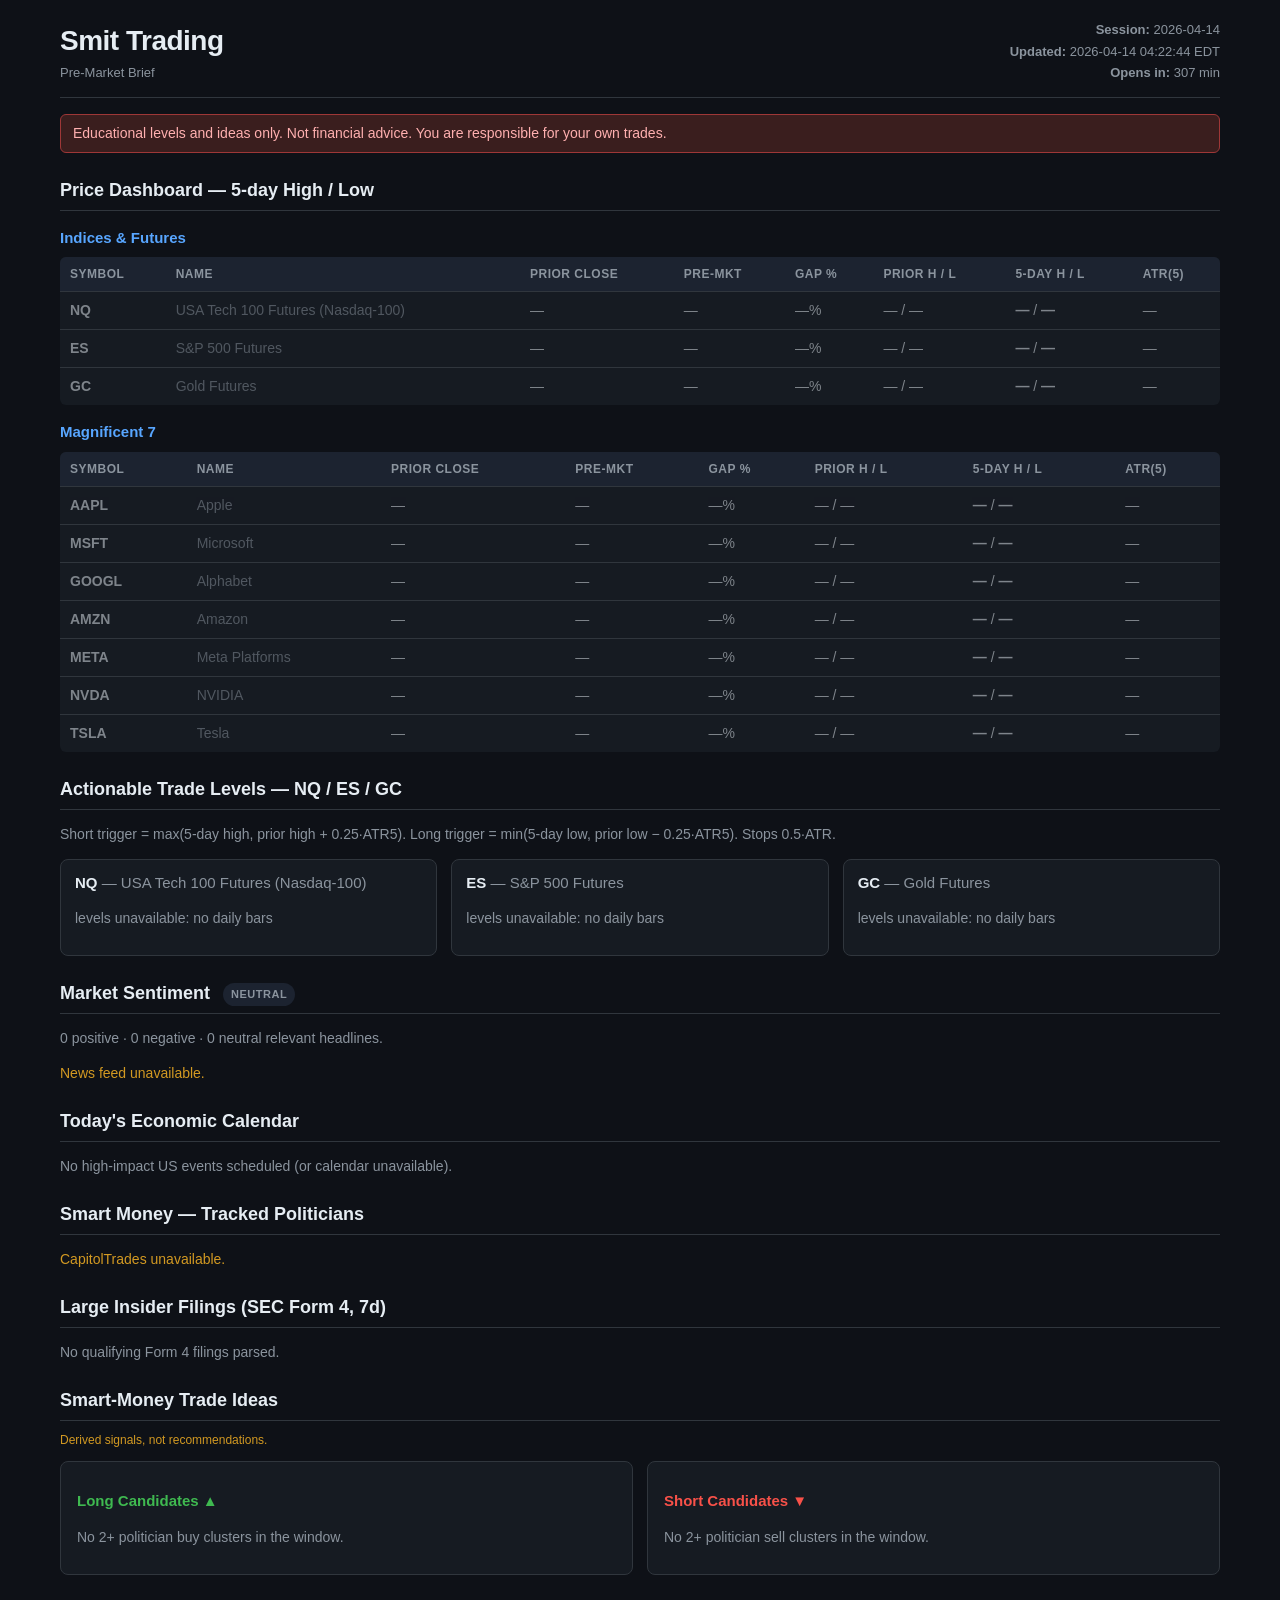
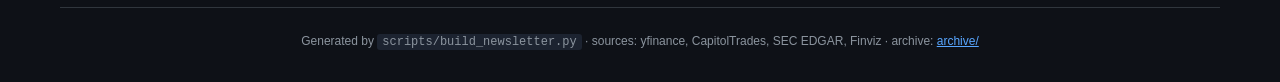
==== docs/index.html @ f9ca5a7c "feat: daily pre-market trading newsletter Adds an end-to-end auto-generated pre-market brief for NQ " ====
<!doctype html>
<html lang="en">
<head>
<meta charset="utf-8">
<meta name="viewport" content="width=device-width, initial-scale=1">
<title>Smit Trading — Pre-Market Brief 2026-04-14</title>
<link rel="stylesheet" href="style.css">
</head>
<body>


<header class="top">
  <div class="title">
    <h1>Smit Trading</h1>
    <span class="sub">Pre-Market Brief</span>
  </div>
  <div class="meta">
    <div><strong>Session:</strong> 2026-04-14</div>
    <div><strong>Updated:</strong> 2026-04-14 04:22:44 EDT</div>
    <div><strong>Opens in:</strong> 307 min</div>
  </div>
</header>

<p class="disclaimer">Educational levels and ideas only. Not financial advice.
You are responsible for your own trades.</p>

<section>
  <h2>Price Dashboard — 5-day High / Low</h2>
  <h3>Indices &amp; Futures</h3>
  <table class="prices">
  <thead>
    <tr>
      <th>Symbol</th><th>Name</th><th>Prior Close</th><th>Pre-mkt</th><th>Gap %</th>
      <th>Prior H / L</th><th>5-day H / L</th><th>ATR(5)</th>
    </tr>
  </thead>
  <tbody>
    <tr class="err">
      <td><strong>NQ</strong></td>
      <td class="muted">USA Tech 100 Futures (Nasdaq-100)</td>
      <td>—</td>
      <td>—</td>
      <td class="">
        —%</td>
      <td>— / —</td>
      <td><strong>—</strong> / <strong>—</strong></td>
      <td>—</td>
    </tr>
    <tr class="err">
      <td><strong>ES</strong></td>
      <td class="muted">S&P 500 Futures</td>
      <td>—</td>
      <td>—</td>
      <td class="">
        —%</td>
      <td>— / —</td>
      <td><strong>—</strong> / <strong>—</strong></td>
      <td>—</td>
    </tr>
    <tr class="err">
      <td><strong>GC</strong></td>
      <td class="muted">Gold Futures</td>
      <td>—</td>
      <td>—</td>
      <td class="">
        —%</td>
      <td>— / —</td>
      <td><strong>—</strong> / <strong>—</strong></td>
      <td>—</td>
    </tr>
  </tbody>
</table>

  <h3>Magnificent 7</h3>
  <table class="prices">
  <thead>
    <tr>
      <th>Symbol</th><th>Name</th><th>Prior Close</th><th>Pre-mkt</th><th>Gap %</th>
      <th>Prior H / L</th><th>5-day H / L</th><th>ATR(5)</th>
    </tr>
  </thead>
  <tbody>
    <tr class="err">
      <td><strong>AAPL</strong></td>
      <td class="muted">Apple</td>
      <td>—</td>
      <td>—</td>
      <td class="">
        —%</td>
      <td>— / —</td>
      <td><strong>—</strong> / <strong>—</strong></td>
      <td>—</td>
    </tr>
    <tr class="err">
      <td><strong>MSFT</strong></td>
      <td class="muted">Microsoft</td>
      <td>—</td>
      <td>—</td>
      <td class="">
        —%</td>
      <td>— / —</td>
      <td><strong>—</strong> / <strong>—</strong></td>
      <td>—</td>
    </tr>
    <tr class="err">
      <td><strong>GOOGL</strong></td>
      <td class="muted">Alphabet</td>
      <td>—</td>
      <td>—</td>
      <td class="">
        —%</td>
      <td>— / —</td>
      <td><strong>—</strong> / <strong>—</strong></td>
      <td>—</td>
    </tr>
    <tr class="err">
      <td><strong>AMZN</strong></td>
      <td class="muted">Amazon</td>
      <td>—</td>
      <td>—</td>
      <td class="">
        —%</td>
      <td>— / —</td>
      <td><strong>—</strong> / <strong>—</strong></td>
      <td>—</td>
    </tr>
    <tr class="err">
      <td><strong>META</strong></td>
      <td class="muted">Meta Platforms</td>
      <td>—</td>
      <td>—</td>
      <td class="">
        —%</td>
      <td>— / —</td>
      <td><strong>—</strong> / <strong>—</strong></td>
      <td>—</td>
    </tr>
    <tr class="err">
      <td><strong>NVDA</strong></td>
      <td class="muted">NVIDIA</td>
      <td>—</td>
      <td>—</td>
      <td class="">
        —%</td>
      <td>— / —</td>
      <td><strong>—</strong> / <strong>—</strong></td>
      <td>—</td>
    </tr>
    <tr class="err">
      <td><strong>TSLA</strong></td>
      <td class="muted">Tesla</td>
      <td>—</td>
      <td>—</td>
      <td class="">
        —%</td>
      <td>— / —</td>
      <td><strong>—</strong> / <strong>—</strong></td>
      <td>—</td>
    </tr>
  </tbody>
</table>

</section>

<section>
  <h2>Actionable Trade Levels — NQ / ES / GC</h2>
  <p class="muted">Short trigger = max(5-day high, prior high + 0.25·ATR5).
    Long trigger = min(5-day low, prior low − 0.25·ATR5). Stops 0.5·ATR.</p>
  <div class="level-grid">
    <div class="level-card">
      <div class="level-head">
        <h3>NQ <span class="muted">— USA Tech 100 Futures (Nasdaq-100)</span></h3>
      </div>
      <p class="muted">levels unavailable: no daily bars</p>
    </div>
    <div class="level-card">
      <div class="level-head">
        <h3>ES <span class="muted">— S&P 500 Futures</span></h3>
      </div>
      <p class="muted">levels unavailable: no daily bars</p>
    </div>
    <div class="level-card">
      <div class="level-head">
        <h3>GC <span class="muted">— Gold Futures</span></h3>
      </div>
      <p class="muted">levels unavailable: no daily bars</p>
    </div>
  </div>
</section>

<section>
  <h2>Market Sentiment
    <span class="pill pill-neutral">NEUTRAL</span>
  </h2>
  <p class="muted">0 positive · 0 negative ·
    0 neutral relevant headlines.</p>
  <p class="warn">News feed unavailable.</p>
</section>

<section>
  <h2>Today's Economic Calendar</h2>
  <p class="muted">No high-impact US events scheduled (or calendar unavailable).</p>
</section>

<section>
  <h2>Smart Money — Tracked Politicians</h2>
  <p class="warn">CapitolTrades unavailable.</p>
</section>

<section>
  <h2>Large Insider Filings (SEC Form 4, 7d)</h2>
  <p class="muted">No qualifying Form 4 filings parsed.</p>
</section>

<section class="ideas">
  <h2>Smart-Money Trade Ideas</h2>
  <p class="disclaimer-inline">Derived signals, not recommendations.</p>
  <div class="ideas-grid">
    <div>
      <h3 class="long-hdr">Long Candidates ▲</h3>
      <p class="muted">No 2+ politician buy clusters in the window.</p>
    </div>
    <div>
      <h3 class="short-hdr">Short Candidates ▼</h3>
      <p class="muted">No 2+ politician sell clusters in the window.</p>
    </div>
  </div>
</section>

<footer>
  <p>Generated by <code>scripts/build_newsletter.py</code> ·
     sources: yfinance, CapitolTrades, SEC EDGAR, Finviz ·
     archive: <a href="archive/">archive/</a></p>
</footer>
</body>
</html>
---- docs/style.css ----
:root {
  --bg: #0e1117;
  --panel: #161b22;
  --panel2: #1c2330;
  --border: #30363d;
  --text: #e6edf3;
  --muted: #8b949e;
  --accent: #58a6ff;
  --pos: #3fb950;
  --neg: #f85149;
  --warn: #d29922;
}
* { box-sizing: border-box; }
html, body { margin: 0; padding: 0; }
body {
  background: var(--bg);
  color: var(--text);
  font: 14px/1.5 -apple-system, BlinkMacSystemFont, "Segoe UI", Roboto,
        Helvetica, Arial, sans-serif;
  max-width: 1200px;
  margin: 0 auto;
  padding: 20px;
}
header.top {
  display: flex; justify-content: space-between; align-items: flex-start;
  border-bottom: 1px solid var(--border); padding-bottom: 12px; margin-bottom: 16px;
}
header.top h1 { margin: 0; font-size: 28px; letter-spacing: -0.5px; }
header.top .sub { color: var(--muted); font-size: 13px; }
header.top .meta { text-align: right; font-size: 13px; color: var(--muted); }
header.top .meta div { margin-bottom: 2px; }

h2 { margin: 24px 0 10px; font-size: 18px; border-bottom: 1px solid var(--border); padding-bottom: 6px; }
h3 { margin: 16px 0 8px; font-size: 15px; color: var(--accent); }
.muted { color: var(--muted); font-weight: normal; }
.warn { color: var(--warn); }
.pos { color: var(--pos); }
.neg { color: var(--neg); }

p.disclaimer {
  background: #3a1e1e; border: 1px solid #9e3737; color: #ffb0b0;
  padding: 8px 12px; border-radius: 6px; margin: 12px 0;
}
.disclaimer-inline { color: var(--warn); font-size: 12px; margin: 0 0 12px; }

table { width: 100%; border-collapse: collapse; background: var(--panel); border-radius: 6px; overflow: hidden; }
th, td { padding: 8px 10px; text-align: left; border-bottom: 1px solid var(--border); }
th { background: var(--panel2); font-weight: 600; font-size: 12px; text-transform: uppercase;
     letter-spacing: 0.5px; color: var(--muted); }
tr:last-child td { border-bottom: none; }
tr.err td { opacity: 0.5; }

/* Levels cards */
.level-grid { display: grid; grid-template-columns: repeat(auto-fit, minmax(340px, 1fr)); gap: 14px; }
.level-card { background: var(--panel); border: 1px solid var(--border); border-radius: 8px; padding: 12px 14px; }
.level-head { display: flex; justify-content: space-between; align-items: baseline; margin-bottom: 8px; }
.level-head h3 { margin: 0; color: var(--text); }
.level-head .pre { font-size: 13px; color: var(--muted); }
table.levels { background: transparent; font-size: 13px; }
table.levels td { padding: 6px 4px; border: none; border-bottom: 1px solid var(--border); }
table.levels tr:last-child td { border-bottom: none; }
table.levels .tag { font-weight: 700; font-family: ui-monospace, monospace; }
table.levels tr.short .tag { color: var(--neg); }
table.levels tr.long  .tag { color: var(--pos); }
table.levels .st, table.levels .tg { font-family: ui-monospace, monospace; color: var(--muted); }
table.levels .d { text-align: right; font-family: ui-monospace, monospace; color: var(--muted); }

/* Sentiment pill */
.pill { display: inline-block; font-size: 11px; padding: 3px 8px; border-radius: 999px;
        margin-left: 8px; vertical-align: middle; letter-spacing: 0.5px; }
.pill-bullish { background: #0d3820; color: var(--pos); }
.pill-bearish { background: #3a1e1e; color: var(--neg); }
.pill-neutral { background: var(--panel2); color: var(--muted); }

/* Headlines */
ul.headlines { list-style: none; padding: 0; margin: 0; }
ul.headlines li { padding: 6px 10px; border-left: 3px solid var(--border); margin-bottom: 4px;
                  background: var(--panel); border-radius: 0 4px 4px 0; }
ul.headlines li.s1  { border-left-color: var(--pos); }
ul.headlines li.s-1 { border-left-color: var(--neg); }
ul.headlines .time { color: var(--muted); font-size: 11px; margin-right: 8px; font-family: ui-monospace, monospace; }
ul.headlines .source { color: var(--muted); font-size: 11px; margin-left: 8px; }
ul.headlines a { color: var(--text); text-decoration: none; }
ul.headlines a:hover { color: var(--accent); text-decoration: underline; }

/* Calendar */
.cal tr.impact-high td { color: #ffb0b0; }
.cal tr.impact-medium td { color: var(--warn); }

/* Trades */
table.trades .side { font-weight: 700; font-family: ui-monospace, monospace; }
table.trades tr.side-buy  .side { color: var(--pos); }
table.trades tr.side-sell .side { color: var(--neg); }

/* Ideas grid */
.ideas-grid { display: grid; grid-template-columns: 1fr 1fr; gap: 14px; }
.ideas-grid > div { background: var(--panel); border: 1px solid var(--border); border-radius: 8px; padding: 12px 16px; }
.long-hdr { color: var(--pos) !important; }
.short-hdr { color: var(--neg) !important; }
.ideas-grid ul { padding-left: 18px; margin: 8px 0; }
.ideas-grid li { margin-bottom: 10px; }

footer { margin-top: 32px; padding-top: 12px; border-top: 1px solid var(--border);
         color: var(--muted); font-size: 12px; text-align: center; }
footer a { color: var(--accent); }
code { background: var(--panel2); padding: 1px 5px; border-radius: 3px; }

@media (max-width: 720px) {
  .ideas-grid { grid-template-columns: 1fr; }
  header.top { flex-direction: column; gap: 8px; }
  header.top .meta { text-align: left; }
  table { font-size: 12px; }
  th, td { padding: 6px 6px; }
}
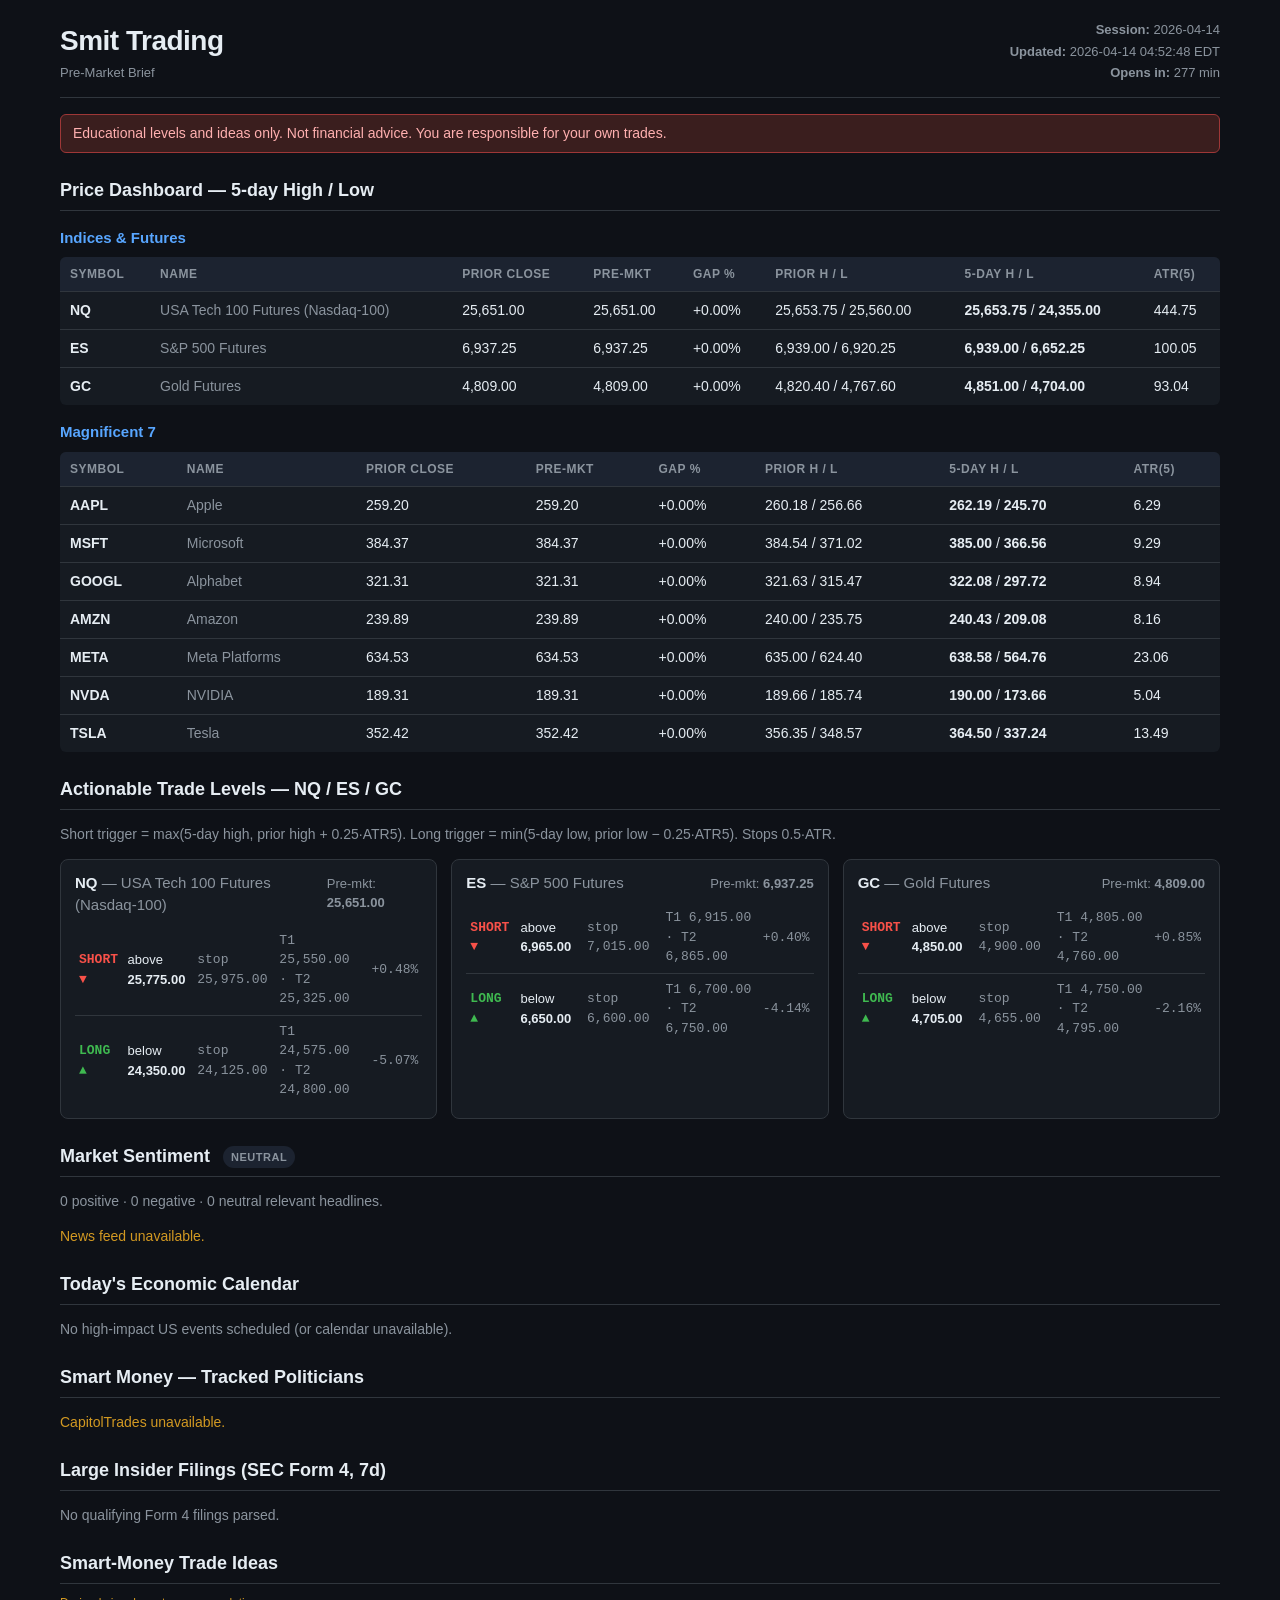
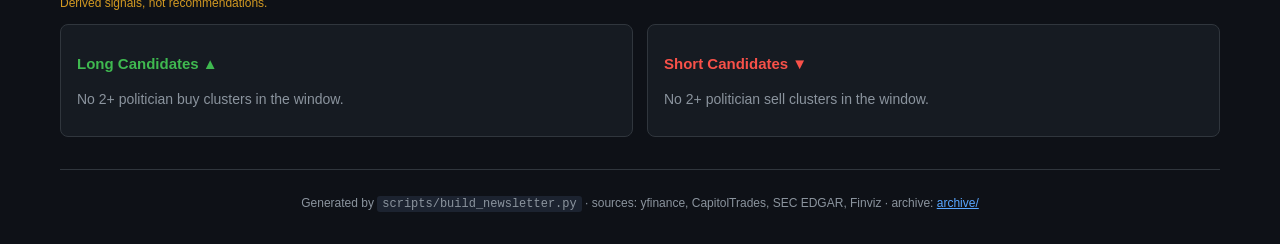
==== commit 409b308f: "daily: 2026-04-14 pre-market build" ====
--- a/docs/index.html
+++ b/docs/index.html
@@ -16,8 +16,8 @@
   </div>
   <div class="meta">
     <div><strong>Session:</strong> 2026-04-14</div>
-    <div><strong>Updated:</strong> 2026-04-14 04:22:44 EDT</div>
-    <div><strong>Opens in:</strong> 307 min</div>
+    <div><strong>Updated:</strong> 2026-04-14 04:52:48 EDT</div>
+    <div><strong>Opens in:</strong> 277 min</div>
   </div>
 </header>
 
@@ -35,38 +35,38 @@
     </tr>
   </thead>
   <tbody>
-    <tr class="err">
+    <tr>
       <td><strong>NQ</strong></td>
       <td class="muted">USA Tech 100 Futures (Nasdaq-100)</td>
-      <td>—</td>
-      <td>—</td>
-      <td class="">
-        —%</td>
-      <td>— / —</td>
-      <td><strong>—</strong> / <strong>—</strong></td>
-      <td>—</td>
-    </tr>
-    <tr class="err">
+      <td>25,651.00</td>
+      <td>25,651.00</td>
+      <td class="">
+        +0.00%</td>
+      <td>25,653.75 / 25,560.00</td>
+      <td><strong>25,653.75</strong> / <strong>24,355.00</strong></td>
+      <td>444.75</td>
+    </tr>
+    <tr>
       <td><strong>ES</strong></td>
       <td class="muted">S&P 500 Futures</td>
-      <td>—</td>
-      <td>—</td>
-      <td class="">
-        —%</td>
-      <td>— / —</td>
-      <td><strong>—</strong> / <strong>—</strong></td>
-      <td>—</td>
-    </tr>
-    <tr class="err">
+      <td>6,937.25</td>
+      <td>6,937.25</td>
+      <td class="">
+        +0.00%</td>
+      <td>6,939.00 / 6,920.25</td>
+      <td><strong>6,939.00</strong> / <strong>6,652.25</strong></td>
+      <td>100.05</td>
+    </tr>
+    <tr>
       <td><strong>GC</strong></td>
       <td class="muted">Gold Futures</td>
-      <td>—</td>
-      <td>—</td>
-      <td class="">
-        —%</td>
-      <td>— / —</td>
-      <td><strong>—</strong> / <strong>—</strong></td>
-      <td>—</td>
+      <td>4,809.00</td>
+      <td>4,809.00</td>
+      <td class="">
+        +0.00%</td>
+      <td>4,820.40 / 4,767.60</td>
+      <td><strong>4,851.00</strong> / <strong>4,704.00</strong></td>
+      <td>93.04</td>
     </tr>
   </tbody>
 </table>
@@ -80,82 +80,82 @@
     </tr>
   </thead>
   <tbody>
-    <tr class="err">
+    <tr>
       <td><strong>AAPL</strong></td>
       <td class="muted">Apple</td>
-      <td>—</td>
-      <td>—</td>
-      <td class="">
-        —%</td>
-      <td>— / —</td>
-      <td><strong>—</strong> / <strong>—</strong></td>
-      <td>—</td>
-    </tr>
-    <tr class="err">
+      <td>259.20</td>
+      <td>259.20</td>
+      <td class="">
+        +0.00%</td>
+      <td>260.18 / 256.66</td>
+      <td><strong>262.19</strong> / <strong>245.70</strong></td>
+      <td>6.29</td>
+    </tr>
+    <tr>
       <td><strong>MSFT</strong></td>
       <td class="muted">Microsoft</td>
-      <td>—</td>
-      <td>—</td>
-      <td class="">
-        —%</td>
-      <td>— / —</td>
-      <td><strong>—</strong> / <strong>—</strong></td>
-      <td>—</td>
-    </tr>
-    <tr class="err">
+      <td>384.37</td>
+      <td>384.37</td>
+      <td class="">
+        +0.00%</td>
+      <td>384.54 / 371.02</td>
+      <td><strong>385.00</strong> / <strong>366.56</strong></td>
+      <td>9.29</td>
+    </tr>
+    <tr>
       <td><strong>GOOGL</strong></td>
       <td class="muted">Alphabet</td>
-      <td>—</td>
-      <td>—</td>
-      <td class="">
-        —%</td>
-      <td>— / —</td>
-      <td><strong>—</strong> / <strong>—</strong></td>
-      <td>—</td>
-    </tr>
-    <tr class="err">
+      <td>321.31</td>
+      <td>321.31</td>
+      <td class="">
+        +0.00%</td>
+      <td>321.63 / 315.47</td>
+      <td><strong>322.08</strong> / <strong>297.72</strong></td>
+      <td>8.94</td>
+    </tr>
+    <tr>
       <td><strong>AMZN</strong></td>
       <td class="muted">Amazon</td>
-      <td>—</td>
-      <td>—</td>
-      <td class="">
-        —%</td>
-      <td>— / —</td>
-      <td><strong>—</strong> / <strong>—</strong></td>
-      <td>—</td>
-    </tr>
-    <tr class="err">
+      <td>239.89</td>
+      <td>239.89</td>
+      <td class="">
+        +0.00%</td>
+      <td>240.00 / 235.75</td>
+      <td><strong>240.43</strong> / <strong>209.08</strong></td>
+      <td>8.16</td>
+    </tr>
+    <tr>
       <td><strong>META</strong></td>
       <td class="muted">Meta Platforms</td>
-      <td>—</td>
-      <td>—</td>
-      <td class="">
-        —%</td>
-      <td>— / —</td>
-      <td><strong>—</strong> / <strong>—</strong></td>
-      <td>—</td>
-    </tr>
-    <tr class="err">
+      <td>634.53</td>
+      <td>634.53</td>
+      <td class="">
+        +0.00%</td>
+      <td>635.00 / 624.40</td>
+      <td><strong>638.58</strong> / <strong>564.76</strong></td>
+      <td>23.06</td>
+    </tr>
+    <tr>
       <td><strong>NVDA</strong></td>
       <td class="muted">NVIDIA</td>
-      <td>—</td>
-      <td>—</td>
-      <td class="">
-        —%</td>
-      <td>— / —</td>
-      <td><strong>—</strong> / <strong>—</strong></td>
-      <td>—</td>
-    </tr>
-    <tr class="err">
+      <td>189.31</td>
+      <td>189.31</td>
+      <td class="">
+        +0.00%</td>
+      <td>189.66 / 185.74</td>
+      <td><strong>190.00</strong> / <strong>173.66</strong></td>
+      <td>5.04</td>
+    </tr>
+    <tr>
       <td><strong>TSLA</strong></td>
       <td class="muted">Tesla</td>
-      <td>—</td>
-      <td>—</td>
-      <td class="">
-        —%</td>
-      <td>— / —</td>
-      <td><strong>—</strong> / <strong>—</strong></td>
-      <td>—</td>
+      <td>352.42</td>
+      <td>352.42</td>
+      <td class="">
+        +0.00%</td>
+      <td>356.35 / 348.57</td>
+      <td><strong>364.50</strong> / <strong>337.24</strong></td>
+      <td>13.49</td>
     </tr>
   </tbody>
 </table>
@@ -170,20 +170,68 @@
     <div class="level-card">
       <div class="level-head">
         <h3>NQ <span class="muted">— USA Tech 100 Futures (Nasdaq-100)</span></h3>
+        <div class="pre">Pre-mkt: <strong>25,651.00</strong></div>
       </div>
-      <p class="muted">levels unavailable: no daily bars</p>
+      <table class="levels">
+        <tr class="short">
+          <td class="tag">SHORT ▼</td>
+          <td class="tr">above <strong>25,775.00</strong></td>
+          <td class="st">stop 25,975.00</td>
+          <td class="tg">T1 25,550.00 · T2 25,325.00</td>
+          <td class="d">+0.48%</td>
+        </tr>
+        <tr class="long">
+          <td class="tag">LONG ▲</td>
+          <td class="tr">below <strong>24,350.00</strong></td>
+          <td class="st">stop 24,125.00</td>
+          <td class="tg">T1 24,575.00 · T2 24,800.00</td>
+          <td class="d">-5.07%</td>
+        </tr>
+      </table>
     </div>
     <div class="level-card">
       <div class="level-head">
         <h3>ES <span class="muted">— S&P 500 Futures</span></h3>
+        <div class="pre">Pre-mkt: <strong>6,937.25</strong></div>
       </div>
-      <p class="muted">levels unavailable: no daily bars</p>
+      <table class="levels">
+        <tr class="short">
+          <td class="tag">SHORT ▼</td>
+          <td class="tr">above <strong>6,965.00</strong></td>
+          <td class="st">stop 7,015.00</td>
+          <td class="tg">T1 6,915.00 · T2 6,865.00</td>
+          <td class="d">+0.40%</td>
+        </tr>
+        <tr class="long">
+          <td class="tag">LONG ▲</td>
+          <td class="tr">below <strong>6,650.00</strong></td>
+          <td class="st">stop 6,600.00</td>
+          <td class="tg">T1 6,700.00 · T2 6,750.00</td>
+          <td class="d">-4.14%</td>
+        </tr>
+      </table>
     </div>
     <div class="level-card">
       <div class="level-head">
         <h3>GC <span class="muted">— Gold Futures</span></h3>
+        <div class="pre">Pre-mkt: <strong>4,809.00</strong></div>
       </div>
-      <p class="muted">levels unavailable: no daily bars</p>
+      <table class="levels">
+        <tr class="short">
+          <td class="tag">SHORT ▼</td>
+          <td class="tr">above <strong>4,850.00</strong></td>
+          <td class="st">stop 4,900.00</td>
+          <td class="tg">T1 4,805.00 · T2 4,760.00</td>
+          <td class="d">+0.85%</td>
+        </tr>
+        <tr class="long">
+          <td class="tag">LONG ▲</td>
+          <td class="tr">below <strong>4,705.00</strong></td>
+          <td class="st">stop 4,655.00</td>
+          <td class="tg">T1 4,750.00 · T2 4,795.00</td>
+          <td class="d">-2.16%</td>
+        </tr>
+      </table>
     </div>
   </div>
 </section>
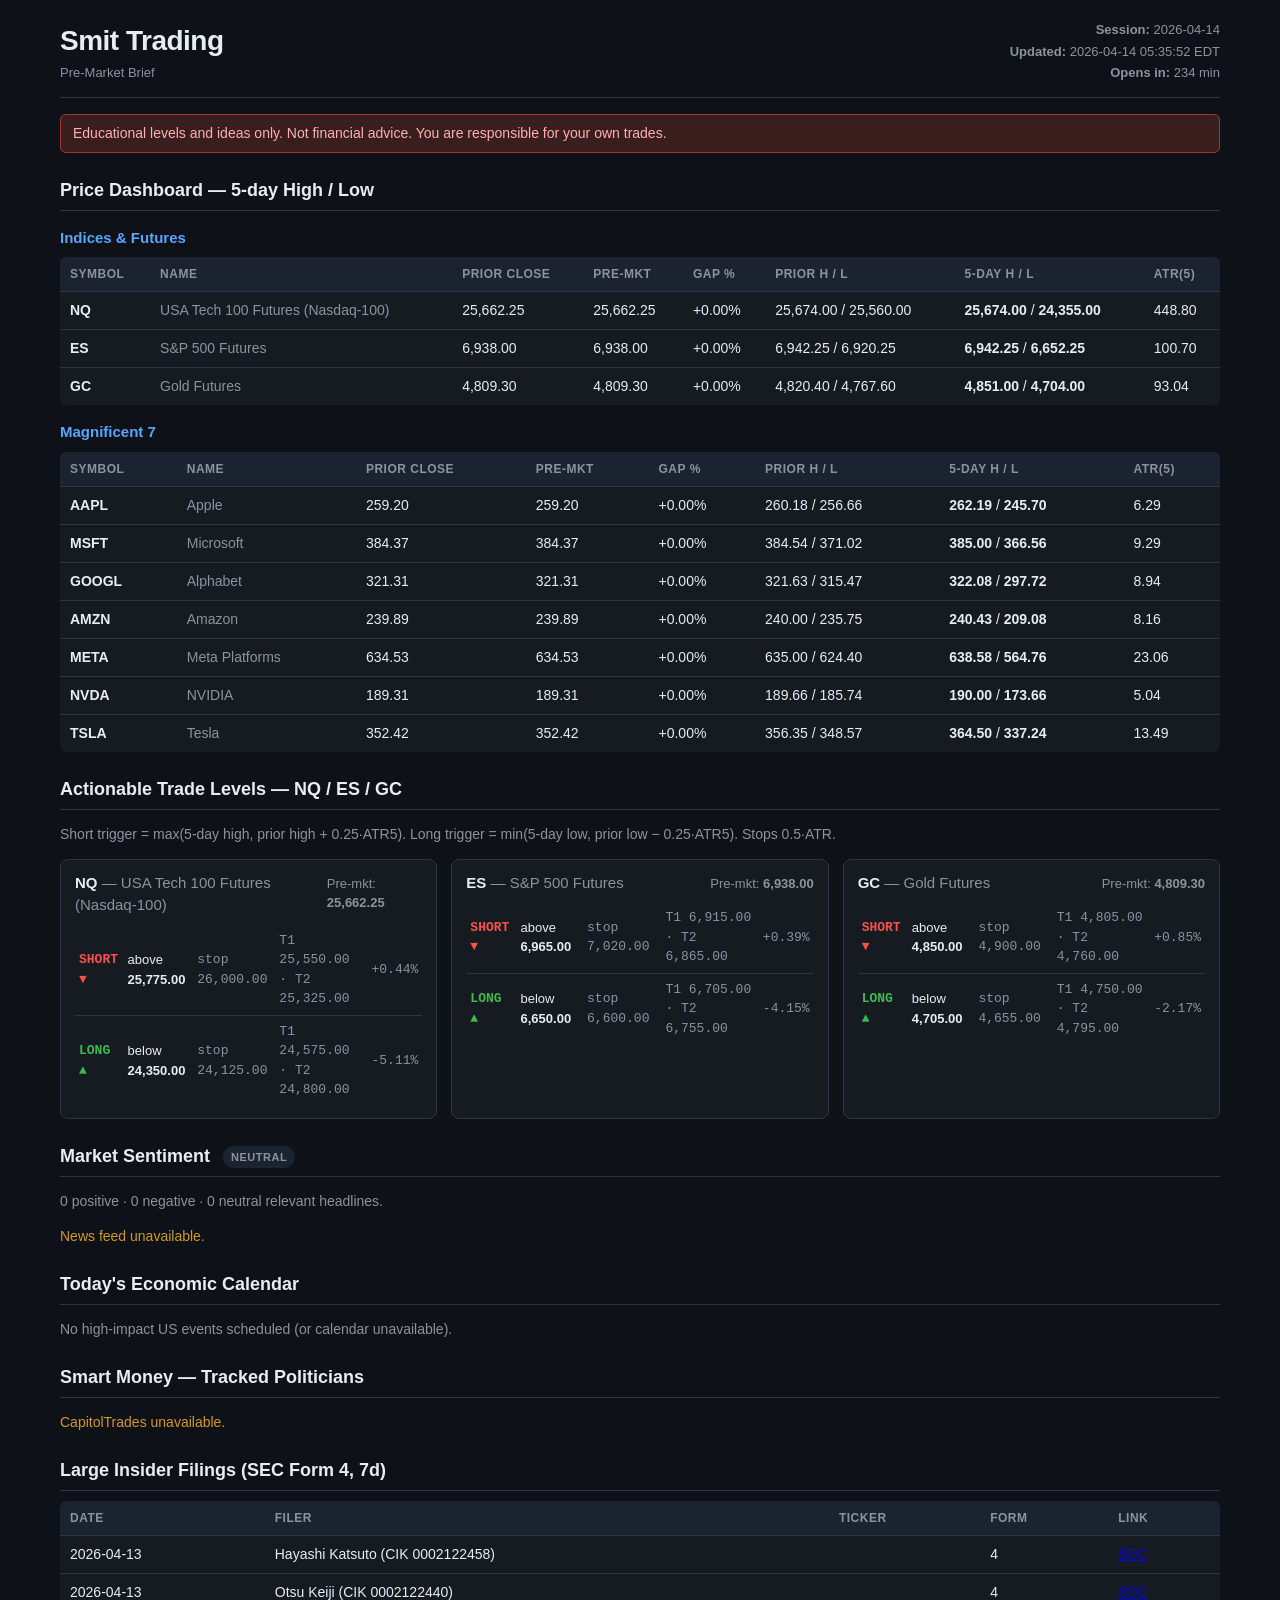
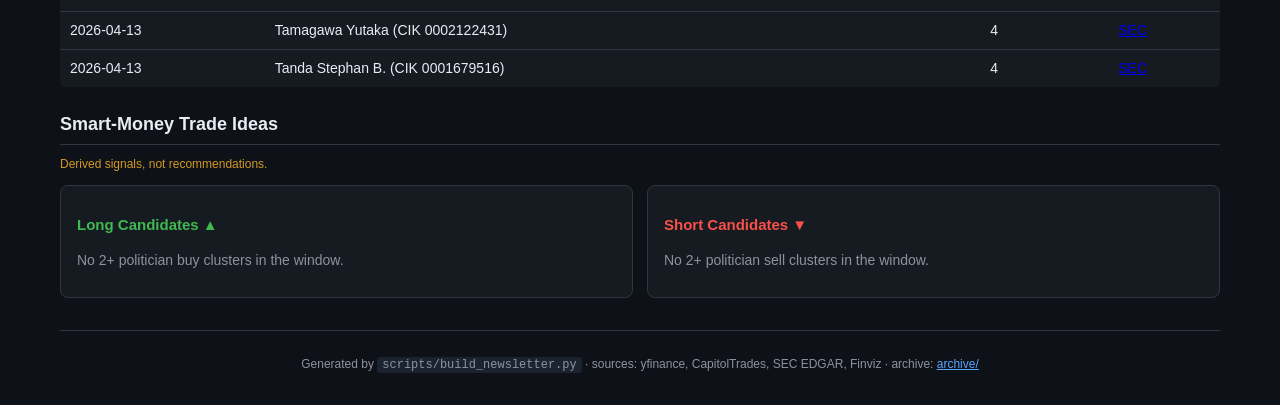
==== commit 98c0e9c7: "daily: 2026-04-14 pre-market build" ====
--- a/docs/index.html
+++ b/docs/index.html
@@ -16,8 +16,8 @@
   </div>
   <div class="meta">
     <div><strong>Session:</strong> 2026-04-14</div>
-    <div><strong>Updated:</strong> 2026-04-14 04:52:48 EDT</div>
-    <div><strong>Opens in:</strong> 277 min</div>
+    <div><strong>Updated:</strong> 2026-04-14 05:35:52 EDT</div>
+    <div><strong>Opens in:</strong> 234 min</div>
   </div>
 </header>
 
@@ -38,30 +38,30 @@
     <tr>
       <td><strong>NQ</strong></td>
       <td class="muted">USA Tech 100 Futures (Nasdaq-100)</td>
-      <td>25,651.00</td>
-      <td>25,651.00</td>
-      <td class="">
-        +0.00%</td>
-      <td>25,653.75 / 25,560.00</td>
-      <td><strong>25,653.75</strong> / <strong>24,355.00</strong></td>
-      <td>444.75</td>
+      <td>25,662.25</td>
+      <td>25,662.25</td>
+      <td class="">
+        +0.00%</td>
+      <td>25,674.00 / 25,560.00</td>
+      <td><strong>25,674.00</strong> / <strong>24,355.00</strong></td>
+      <td>448.80</td>
     </tr>
     <tr>
       <td><strong>ES</strong></td>
       <td class="muted">S&P 500 Futures</td>
-      <td>6,937.25</td>
-      <td>6,937.25</td>
-      <td class="">
-        +0.00%</td>
-      <td>6,939.00 / 6,920.25</td>
-      <td><strong>6,939.00</strong> / <strong>6,652.25</strong></td>
-      <td>100.05</td>
+      <td>6,938.00</td>
+      <td>6,938.00</td>
+      <td class="">
+        +0.00%</td>
+      <td>6,942.25 / 6,920.25</td>
+      <td><strong>6,942.25</strong> / <strong>6,652.25</strong></td>
+      <td>100.70</td>
     </tr>
     <tr>
       <td><strong>GC</strong></td>
       <td class="muted">Gold Futures</td>
-      <td>4,809.00</td>
-      <td>4,809.00</td>
+      <td>4,809.30</td>
+      <td>4,809.30</td>
       <td class="">
         +0.00%</td>
       <td>4,820.40 / 4,767.60</td>
@@ -170,51 +170,51 @@
     <div class="level-card">
       <div class="level-head">
         <h3>NQ <span class="muted">— USA Tech 100 Futures (Nasdaq-100)</span></h3>
-        <div class="pre">Pre-mkt: <strong>25,651.00</strong></div>
+        <div class="pre">Pre-mkt: <strong>25,662.25</strong></div>
       </div>
       <table class="levels">
         <tr class="short">
           <td class="tag">SHORT ▼</td>
           <td class="tr">above <strong>25,775.00</strong></td>
-          <td class="st">stop 25,975.00</td>
+          <td class="st">stop 26,000.00</td>
           <td class="tg">T1 25,550.00 · T2 25,325.00</td>
-          <td class="d">+0.48%</td>
+          <td class="d">+0.44%</td>
         </tr>
         <tr class="long">
           <td class="tag">LONG ▲</td>
           <td class="tr">below <strong>24,350.00</strong></td>
           <td class="st">stop 24,125.00</td>
           <td class="tg">T1 24,575.00 · T2 24,800.00</td>
-          <td class="d">-5.07%</td>
+          <td class="d">-5.11%</td>
         </tr>
       </table>
     </div>
     <div class="level-card">
       <div class="level-head">
         <h3>ES <span class="muted">— S&P 500 Futures</span></h3>
-        <div class="pre">Pre-mkt: <strong>6,937.25</strong></div>
+        <div class="pre">Pre-mkt: <strong>6,938.00</strong></div>
       </div>
       <table class="levels">
         <tr class="short">
           <td class="tag">SHORT ▼</td>
           <td class="tr">above <strong>6,965.00</strong></td>
-          <td class="st">stop 7,015.00</td>
+          <td class="st">stop 7,020.00</td>
           <td class="tg">T1 6,915.00 · T2 6,865.00</td>
-          <td class="d">+0.40%</td>
+          <td class="d">+0.39%</td>
         </tr>
         <tr class="long">
           <td class="tag">LONG ▲</td>
           <td class="tr">below <strong>6,650.00</strong></td>
           <td class="st">stop 6,600.00</td>
-          <td class="tg">T1 6,700.00 · T2 6,750.00</td>
-          <td class="d">-4.14%</td>
+          <td class="tg">T1 6,705.00 · T2 6,755.00</td>
+          <td class="d">-4.15%</td>
         </tr>
       </table>
     </div>
     <div class="level-card">
       <div class="level-head">
         <h3>GC <span class="muted">— Gold Futures</span></h3>
-        <div class="pre">Pre-mkt: <strong>4,809.00</strong></div>
+        <div class="pre">Pre-mkt: <strong>4,809.30</strong></div>
       </div>
       <table class="levels">
         <tr class="short">
@@ -229,7 +229,7 @@
           <td class="tr">below <strong>4,705.00</strong></td>
           <td class="st">stop 4,655.00</td>
           <td class="tg">T1 4,750.00 · T2 4,795.00</td>
-          <td class="d">-2.16%</td>
+          <td class="d">-2.17%</td>
         </tr>
       </table>
     </div>
@@ -257,7 +257,37 @@
 
 <section>
   <h2>Large Insider Filings (SEC Form 4, 7d)</h2>
-  <p class="muted">No qualifying Form 4 filings parsed.</p>
+  <table class="trades">
+    <tr><th>Date</th><th>Filer</th><th>Ticker</th><th>Form</th><th>Link</th></tr>
+    <tr>
+      <td>2026-04-13</td>
+      <td>Hayashi Katsuto  (CIK 0002122458)</td>
+      <td><strong></strong></td>
+      <td>4</td>
+      <td><a href="https://www.sec.gov/Archives/edgar/data/0002122458/0001193125-26-151902/ownership.xml" target="_blank" rel="noopener">SEC</a></td>
+    </tr>
+    <tr>
+      <td>2026-04-13</td>
+      <td>Otsu Keiji  (CIK 0002122440)</td>
+      <td><strong></strong></td>
+      <td>4</td>
+      <td><a href="https://www.sec.gov/Archives/edgar/data/0002122440/0001193125-26-151896/ownership.xml" target="_blank" rel="noopener">SEC</a></td>
+    </tr>
+    <tr>
+      <td>2026-04-13</td>
+      <td>Tamagawa Yutaka  (CIK 0002122431)</td>
+      <td><strong></strong></td>
+      <td>4</td>
+      <td><a href="https://www.sec.gov/Archives/edgar/data/0002122431/0001193125-26-151889/ownership.xml" target="_blank" rel="noopener">SEC</a></td>
+    </tr>
+    <tr>
+      <td>2026-04-13</td>
+      <td>Tanda Stephan B.  (CIK 0001679516)</td>
+      <td><strong></strong></td>
+      <td>4</td>
+      <td><a href="https://www.sec.gov/Archives/edgar/data/0001679516/0001046257-26-000157/form4.xml" target="_blank" rel="noopener">SEC</a></td>
+    </tr>
+  </table>
 </section>
 
 <section class="ideas">
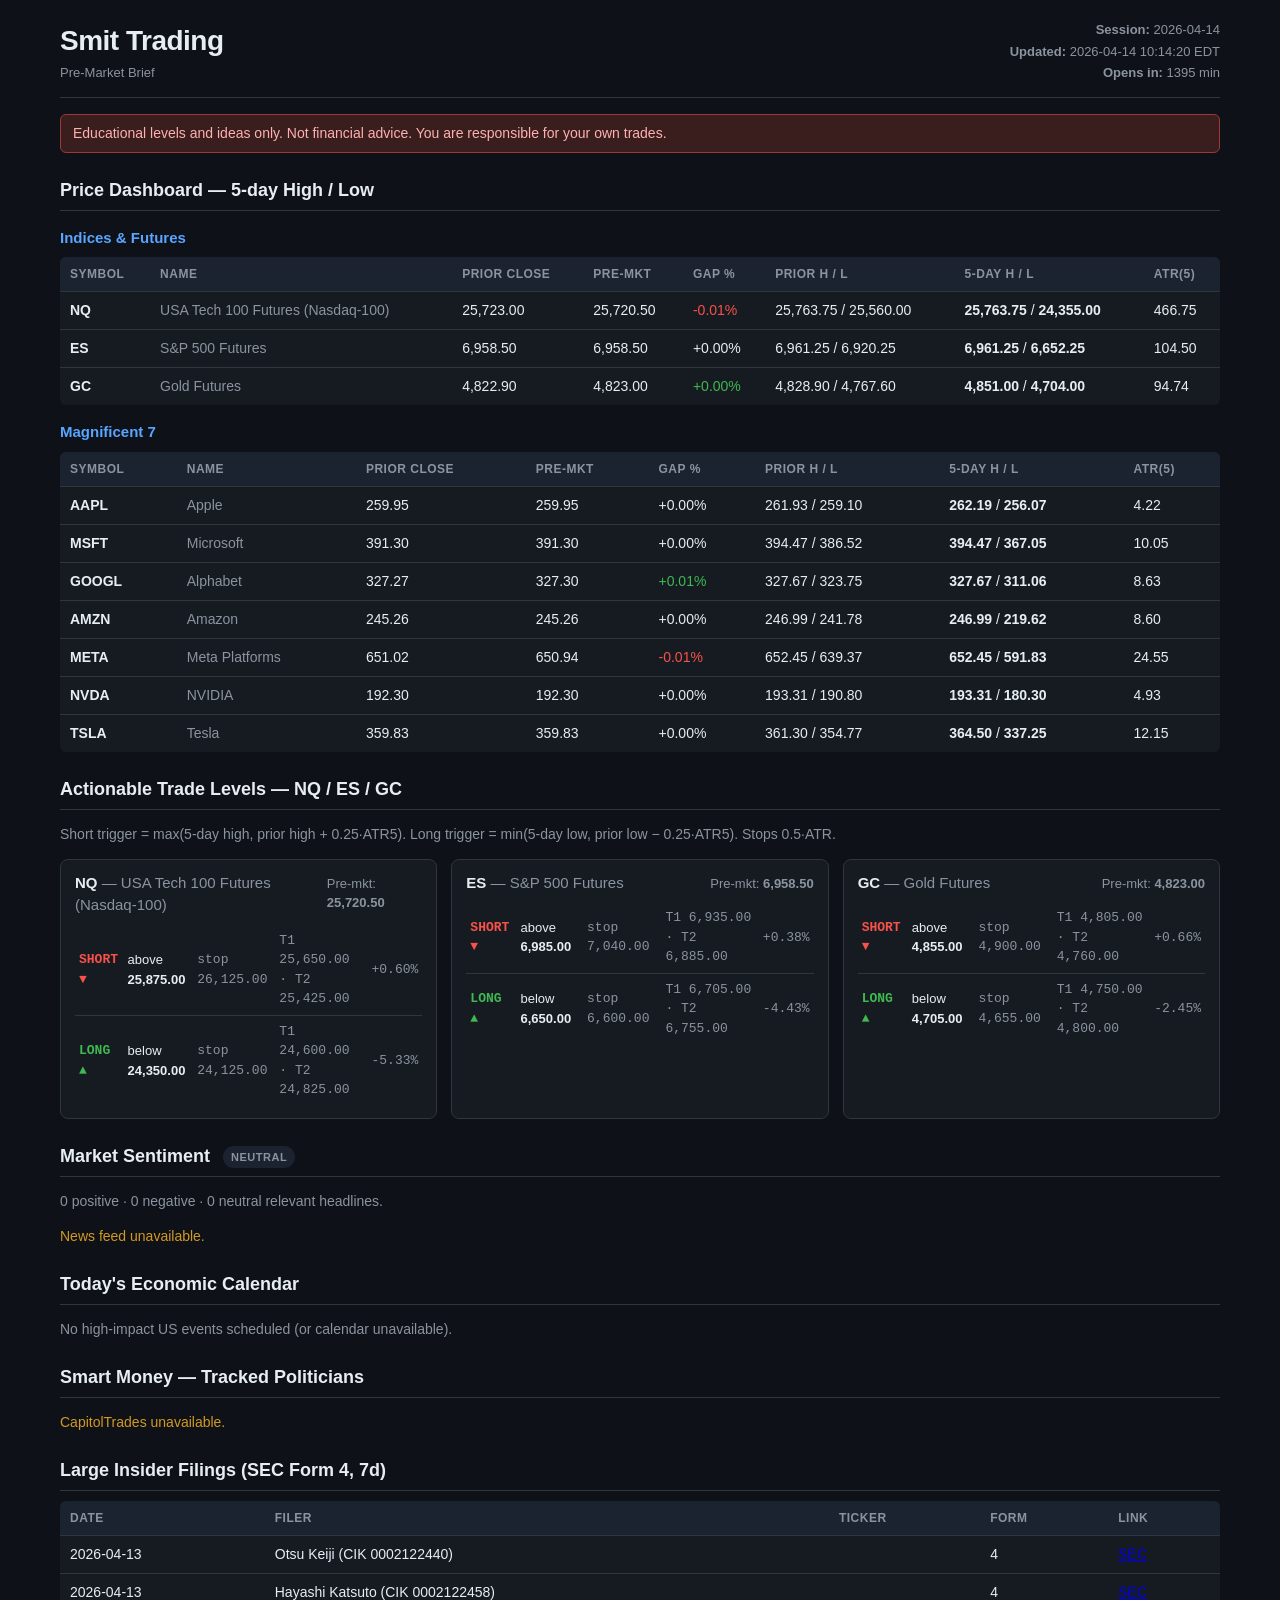
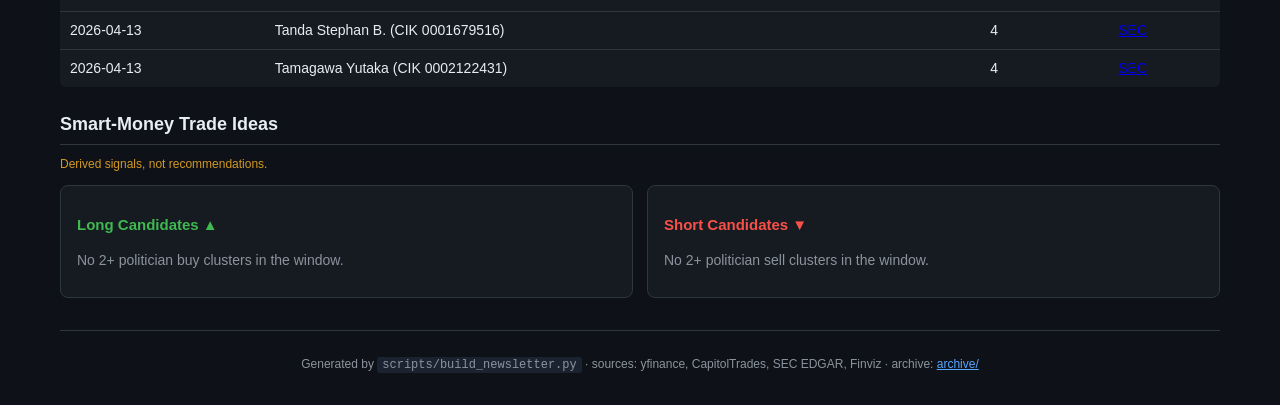
==== commit 0f884dab: "daily: 2026-04-14 pre-market build" ====
--- a/docs/index.html
+++ b/docs/index.html
@@ -16,8 +16,8 @@
   </div>
   <div class="meta">
     <div><strong>Session:</strong> 2026-04-14</div>
-    <div><strong>Updated:</strong> 2026-04-14 05:35:52 EDT</div>
-    <div><strong>Opens in:</strong> 234 min</div>
+    <div><strong>Updated:</strong> 2026-04-14 10:14:20 EDT</div>
+    <div><strong>Opens in:</strong> 1395 min</div>
   </div>
 </header>
 
@@ -38,35 +38,35 @@
     <tr>
       <td><strong>NQ</strong></td>
       <td class="muted">USA Tech 100 Futures (Nasdaq-100)</td>
-      <td>25,662.25</td>
-      <td>25,662.25</td>
-      <td class="">
-        +0.00%</td>
-      <td>25,674.00 / 25,560.00</td>
-      <td><strong>25,674.00</strong> / <strong>24,355.00</strong></td>
-      <td>448.80</td>
+      <td>25,723.00</td>
+      <td>25,720.50</td>
+      <td class="neg">
+        -0.01%</td>
+      <td>25,763.75 / 25,560.00</td>
+      <td><strong>25,763.75</strong> / <strong>24,355.00</strong></td>
+      <td>466.75</td>
     </tr>
     <tr>
       <td><strong>ES</strong></td>
       <td class="muted">S&P 500 Futures</td>
-      <td>6,938.00</td>
-      <td>6,938.00</td>
-      <td class="">
-        +0.00%</td>
-      <td>6,942.25 / 6,920.25</td>
-      <td><strong>6,942.25</strong> / <strong>6,652.25</strong></td>
-      <td>100.70</td>
+      <td>6,958.50</td>
+      <td>6,958.50</td>
+      <td class="">
+        +0.00%</td>
+      <td>6,961.25 / 6,920.25</td>
+      <td><strong>6,961.25</strong> / <strong>6,652.25</strong></td>
+      <td>104.50</td>
     </tr>
     <tr>
       <td><strong>GC</strong></td>
       <td class="muted">Gold Futures</td>
-      <td>4,809.30</td>
-      <td>4,809.30</td>
-      <td class="">
-        +0.00%</td>
-      <td>4,820.40 / 4,767.60</td>
+      <td>4,822.90</td>
+      <td>4,823.00</td>
+      <td class="pos">
+        +0.00%</td>
+      <td>4,828.90 / 4,767.60</td>
       <td><strong>4,851.00</strong> / <strong>4,704.00</strong></td>
-      <td>93.04</td>
+      <td>94.74</td>
     </tr>
   </tbody>
 </table>
@@ -83,79 +83,79 @@
     <tr>
       <td><strong>AAPL</strong></td>
       <td class="muted">Apple</td>
-      <td>259.20</td>
-      <td>259.20</td>
-      <td class="">
-        +0.00%</td>
-      <td>260.18 / 256.66</td>
-      <td><strong>262.19</strong> / <strong>245.70</strong></td>
-      <td>6.29</td>
+      <td>259.95</td>
+      <td>259.95</td>
+      <td class="">
+        +0.00%</td>
+      <td>261.93 / 259.10</td>
+      <td><strong>262.19</strong> / <strong>256.07</strong></td>
+      <td>4.22</td>
     </tr>
     <tr>
       <td><strong>MSFT</strong></td>
       <td class="muted">Microsoft</td>
-      <td>384.37</td>
-      <td>384.37</td>
-      <td class="">
-        +0.00%</td>
-      <td>384.54 / 371.02</td>
-      <td><strong>385.00</strong> / <strong>366.56</strong></td>
-      <td>9.29</td>
+      <td>391.30</td>
+      <td>391.30</td>
+      <td class="">
+        +0.00%</td>
+      <td>394.47 / 386.52</td>
+      <td><strong>394.47</strong> / <strong>367.05</strong></td>
+      <td>10.05</td>
     </tr>
     <tr>
       <td><strong>GOOGL</strong></td>
       <td class="muted">Alphabet</td>
-      <td>321.31</td>
-      <td>321.31</td>
-      <td class="">
-        +0.00%</td>
-      <td>321.63 / 315.47</td>
-      <td><strong>322.08</strong> / <strong>297.72</strong></td>
-      <td>8.94</td>
+      <td>327.27</td>
+      <td>327.30</td>
+      <td class="pos">
+        +0.01%</td>
+      <td>327.67 / 323.75</td>
+      <td><strong>327.67</strong> / <strong>311.06</strong></td>
+      <td>8.63</td>
     </tr>
     <tr>
       <td><strong>AMZN</strong></td>
       <td class="muted">Amazon</td>
-      <td>239.89</td>
-      <td>239.89</td>
-      <td class="">
-        +0.00%</td>
-      <td>240.00 / 235.75</td>
-      <td><strong>240.43</strong> / <strong>209.08</strong></td>
-      <td>8.16</td>
+      <td>245.26</td>
+      <td>245.26</td>
+      <td class="">
+        +0.00%</td>
+      <td>246.99 / 241.78</td>
+      <td><strong>246.99</strong> / <strong>219.62</strong></td>
+      <td>8.60</td>
     </tr>
     <tr>
       <td><strong>META</strong></td>
       <td class="muted">Meta Platforms</td>
-      <td>634.53</td>
-      <td>634.53</td>
-      <td class="">
-        +0.00%</td>
-      <td>635.00 / 624.40</td>
-      <td><strong>638.58</strong> / <strong>564.76</strong></td>
-      <td>23.06</td>
+      <td>651.02</td>
+      <td>650.94</td>
+      <td class="neg">
+        -0.01%</td>
+      <td>652.45 / 639.37</td>
+      <td><strong>652.45</strong> / <strong>591.83</strong></td>
+      <td>24.55</td>
     </tr>
     <tr>
       <td><strong>NVDA</strong></td>
       <td class="muted">NVIDIA</td>
-      <td>189.31</td>
-      <td>189.31</td>
-      <td class="">
-        +0.00%</td>
-      <td>189.66 / 185.74</td>
-      <td><strong>190.00</strong> / <strong>173.66</strong></td>
-      <td>5.04</td>
+      <td>192.30</td>
+      <td>192.30</td>
+      <td class="">
+        +0.00%</td>
+      <td>193.31 / 190.80</td>
+      <td><strong>193.31</strong> / <strong>180.30</strong></td>
+      <td>4.93</td>
     </tr>
     <tr>
       <td><strong>TSLA</strong></td>
       <td class="muted">Tesla</td>
-      <td>352.42</td>
-      <td>352.42</td>
-      <td class="">
-        +0.00%</td>
-      <td>356.35 / 348.57</td>
-      <td><strong>364.50</strong> / <strong>337.24</strong></td>
-      <td>13.49</td>
+      <td>359.83</td>
+      <td>359.83</td>
+      <td class="">
+        +0.00%</td>
+      <td>361.30 / 354.77</td>
+      <td><strong>364.50</strong> / <strong>337.25</strong></td>
+      <td>12.15</td>
     </tr>
   </tbody>
 </table>
@@ -170,66 +170,66 @@
     <div class="level-card">
       <div class="level-head">
         <h3>NQ <span class="muted">— USA Tech 100 Futures (Nasdaq-100)</span></h3>
-        <div class="pre">Pre-mkt: <strong>25,662.25</strong></div>
+        <div class="pre">Pre-mkt: <strong>25,720.50</strong></div>
       </div>
       <table class="levels">
         <tr class="short">
           <td class="tag">SHORT ▼</td>
-          <td class="tr">above <strong>25,775.00</strong></td>
-          <td class="st">stop 26,000.00</td>
-          <td class="tg">T1 25,550.00 · T2 25,325.00</td>
-          <td class="d">+0.44%</td>
+          <td class="tr">above <strong>25,875.00</strong></td>
+          <td class="st">stop 26,125.00</td>
+          <td class="tg">T1 25,650.00 · T2 25,425.00</td>
+          <td class="d">+0.60%</td>
         </tr>
         <tr class="long">
           <td class="tag">LONG ▲</td>
           <td class="tr">below <strong>24,350.00</strong></td>
           <td class="st">stop 24,125.00</td>
-          <td class="tg">T1 24,575.00 · T2 24,800.00</td>
-          <td class="d">-5.11%</td>
+          <td class="tg">T1 24,600.00 · T2 24,825.00</td>
+          <td class="d">-5.33%</td>
         </tr>
       </table>
     </div>
     <div class="level-card">
       <div class="level-head">
         <h3>ES <span class="muted">— S&P 500 Futures</span></h3>
-        <div class="pre">Pre-mkt: <strong>6,938.00</strong></div>
+        <div class="pre">Pre-mkt: <strong>6,958.50</strong></div>
       </div>
       <table class="levels">
         <tr class="short">
           <td class="tag">SHORT ▼</td>
-          <td class="tr">above <strong>6,965.00</strong></td>
-          <td class="st">stop 7,020.00</td>
-          <td class="tg">T1 6,915.00 · T2 6,865.00</td>
-          <td class="d">+0.39%</td>
+          <td class="tr">above <strong>6,985.00</strong></td>
+          <td class="st">stop 7,040.00</td>
+          <td class="tg">T1 6,935.00 · T2 6,885.00</td>
+          <td class="d">+0.38%</td>
         </tr>
         <tr class="long">
           <td class="tag">LONG ▲</td>
           <td class="tr">below <strong>6,650.00</strong></td>
           <td class="st">stop 6,600.00</td>
           <td class="tg">T1 6,705.00 · T2 6,755.00</td>
-          <td class="d">-4.15%</td>
+          <td class="d">-4.43%</td>
         </tr>
       </table>
     </div>
     <div class="level-card">
       <div class="level-head">
         <h3>GC <span class="muted">— Gold Futures</span></h3>
-        <div class="pre">Pre-mkt: <strong>4,809.30</strong></div>
+        <div class="pre">Pre-mkt: <strong>4,823.00</strong></div>
       </div>
       <table class="levels">
         <tr class="short">
           <td class="tag">SHORT ▼</td>
-          <td class="tr">above <strong>4,850.00</strong></td>
+          <td class="tr">above <strong>4,855.00</strong></td>
           <td class="st">stop 4,900.00</td>
           <td class="tg">T1 4,805.00 · T2 4,760.00</td>
-          <td class="d">+0.85%</td>
+          <td class="d">+0.66%</td>
         </tr>
         <tr class="long">
           <td class="tag">LONG ▲</td>
           <td class="tr">below <strong>4,705.00</strong></td>
           <td class="st">stop 4,655.00</td>
-          <td class="tg">T1 4,750.00 · T2 4,795.00</td>
-          <td class="d">-2.17%</td>
+          <td class="tg">T1 4,750.00 · T2 4,800.00</td>
+          <td class="d">-2.45%</td>
         </tr>
       </table>
     </div>
@@ -261,6 +261,13 @@
     <tr><th>Date</th><th>Filer</th><th>Ticker</th><th>Form</th><th>Link</th></tr>
     <tr>
       <td>2026-04-13</td>
+      <td>Otsu Keiji  (CIK 0002122440)</td>
+      <td><strong></strong></td>
+      <td>4</td>
+      <td><a href="https://www.sec.gov/Archives/edgar/data/0002122440/0001193125-26-151896/ownership.xml" target="_blank" rel="noopener">SEC</a></td>
+    </tr>
+    <tr>
+      <td>2026-04-13</td>
       <td>Hayashi Katsuto  (CIK 0002122458)</td>
       <td><strong></strong></td>
       <td>4</td>
@@ -268,10 +275,10 @@
     </tr>
     <tr>
       <td>2026-04-13</td>
-      <td>Otsu Keiji  (CIK 0002122440)</td>
+      <td>Tanda Stephan B.  (CIK 0001679516)</td>
       <td><strong></strong></td>
       <td>4</td>
-      <td><a href="https://www.sec.gov/Archives/edgar/data/0002122440/0001193125-26-151896/ownership.xml" target="_blank" rel="noopener">SEC</a></td>
+      <td><a href="https://www.sec.gov/Archives/edgar/data/0001679516/0001046257-26-000157/form4.xml" target="_blank" rel="noopener">SEC</a></td>
     </tr>
     <tr>
       <td>2026-04-13</td>
@@ -279,13 +286,6 @@
       <td><strong></strong></td>
       <td>4</td>
       <td><a href="https://www.sec.gov/Archives/edgar/data/0002122431/0001193125-26-151889/ownership.xml" target="_blank" rel="noopener">SEC</a></td>
-    </tr>
-    <tr>
-      <td>2026-04-13</td>
-      <td>Tanda Stephan B.  (CIK 0001679516)</td>
-      <td><strong></strong></td>
-      <td>4</td>
-      <td><a href="https://www.sec.gov/Archives/edgar/data/0001679516/0001046257-26-000157/form4.xml" target="_blank" rel="noopener">SEC</a></td>
     </tr>
   </table>
 </section>
